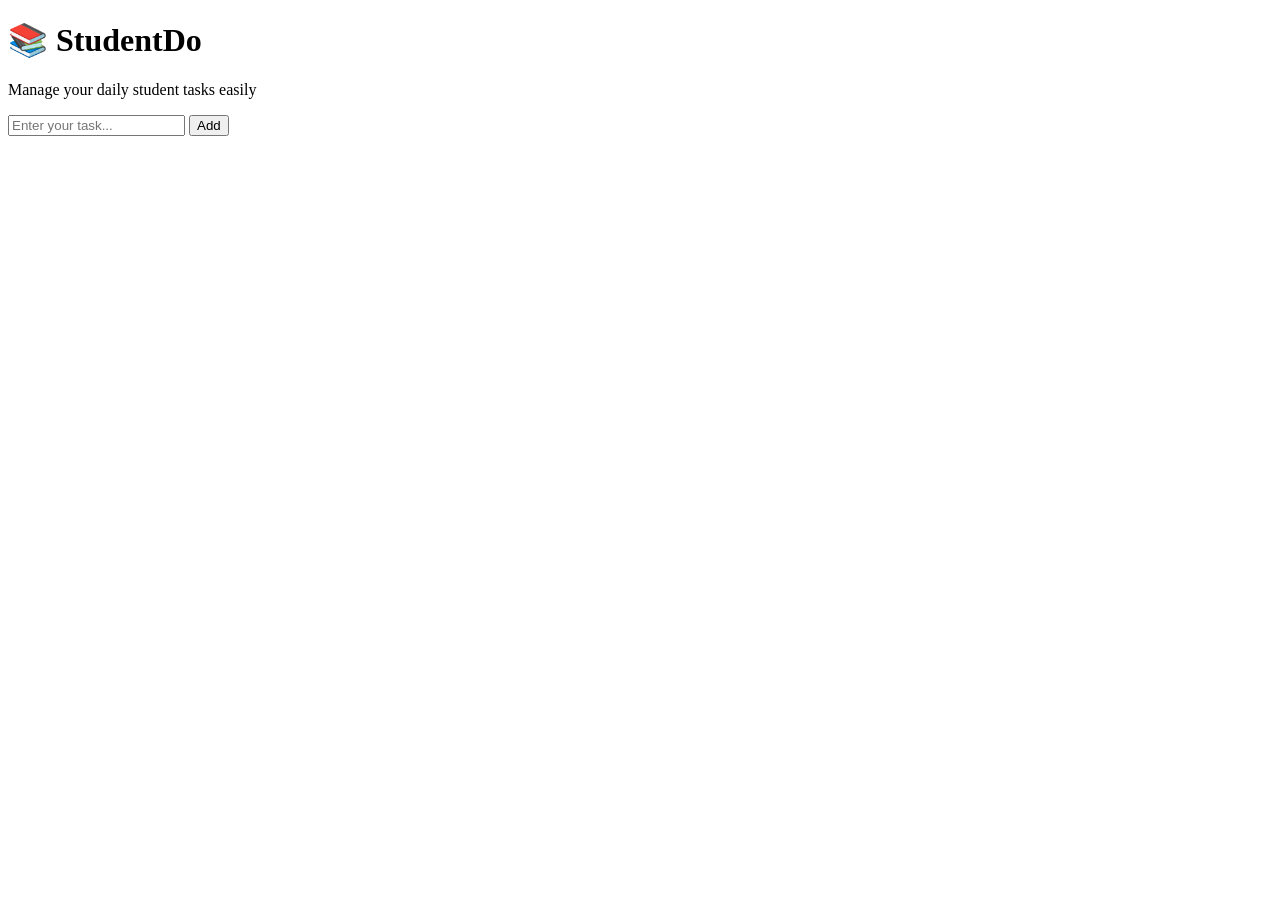
==== index.html @ 7a106578 "second commit" ====
<!DOCTYPE html>
<html lang="en">
<head>
    <meta charset="UTF-8">
    <title>StudentDo | To-Do App</title>
    <link rel="stylesheet" href="style.css">
</head>
<body>

<div class="container">
    <h1>📚 StudentDo</h1>
    <p class="tagline">Manage your daily student tasks easily</p>

    <div class="input-section">
        <input type="text" id="taskInput" placeholder="Enter your task...">
        <button onclick="addTask()">Add</button>
    </div>

    <ul id="taskList"></ul>
</div>

<script src="script.js"></script>
</body>
</html>
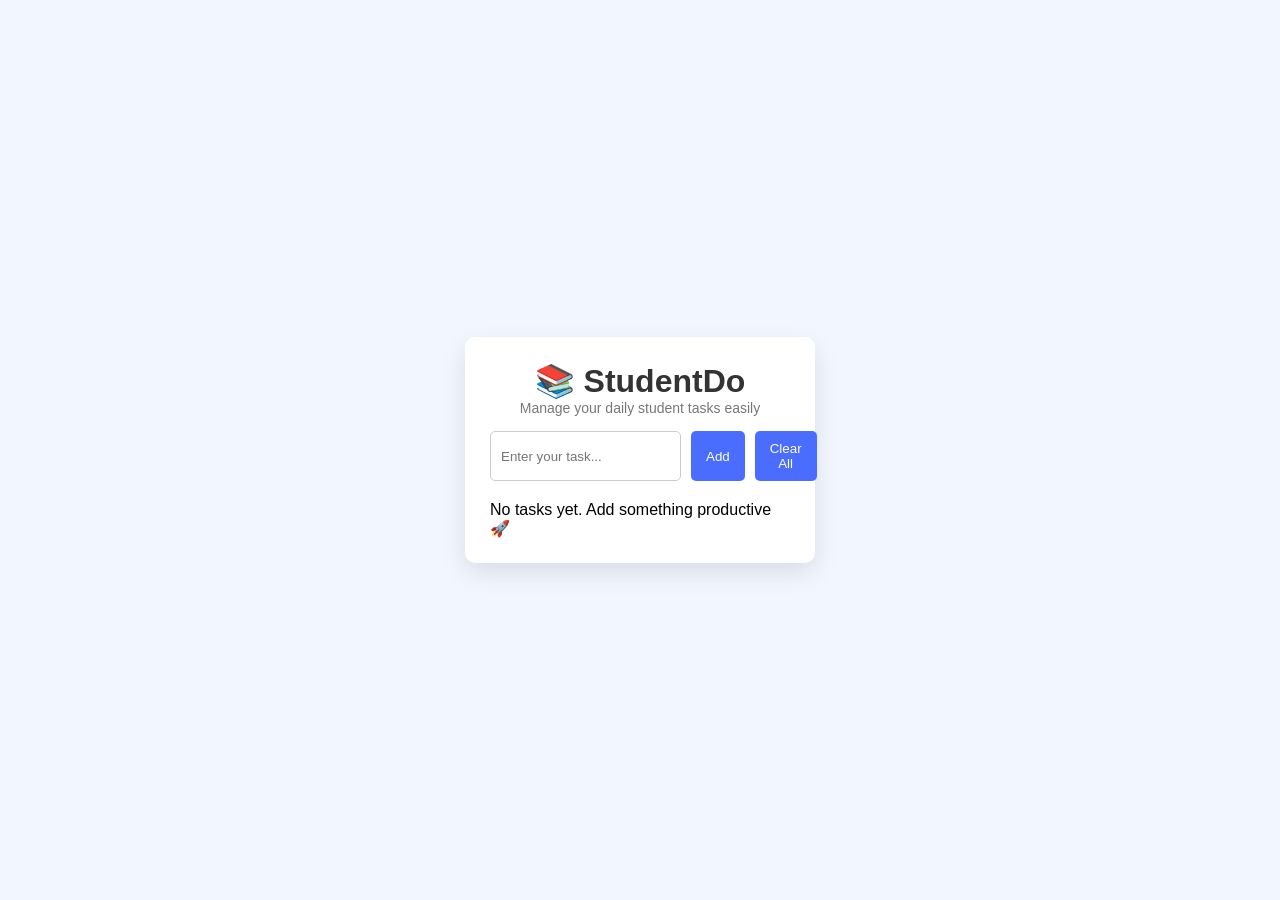
==== commit 975b2af1: "added clear all button" ====
--- a/index.html
+++ b/index.html
@@ -14,6 +14,7 @@
     <div class="input-section">
         <input type="text" id="taskInput" placeholder="Enter your task...">
         <button onclick="addTask()">Add</button>
+        <button onclick="clearAll()">Clear All</button>
     </div>
 
     <ul id="taskList"></ul>
--- a/style.css
+++ b/style.css
@@ -0,0 +1,88 @@
+* {
+    margin: 0;
+    padding: 0;
+    box-sizing: border-box;
+    font-family: Arial, sans-serif;
+}
+
+body {
+    background: #f2f6ff;
+    display: flex;
+    justify-content: center;
+    align-items: center;
+    height: 100vh;
+}
+
+.container {
+    background: #ffffff;
+    width: 350px;
+    padding: 25px;
+    border-radius: 10px;
+    box-shadow: 0 10px 25px rgba(0,0,0,0.1);
+}
+
+h1 {
+    text-align: center;
+    color: #333;
+}
+
+.tagline {
+    text-align: center;
+    font-size: 14px;
+    color: #777;
+    margin-bottom: 15px;
+}
+
+.input-section {
+    display: flex;
+    gap: 10px;
+}
+
+input {
+    flex: 1;
+    padding: 10px;
+    border-radius: 5px;
+    border: 1px solid #ccc;
+}
+
+button {
+    padding: 10px 15px;
+    background: #4a6cff;
+    color: white;
+    border: none;
+    border-radius: 5px;
+    cursor: pointer;
+}
+
+button:hover {
+    background: #3a5ae0;
+}
+
+ul {
+    list-style: none;
+    margin-top: 20px;
+}
+
+li {
+    background: #f1f4ff;
+    padding: 10px;
+    border-radius: 5px;
+    margin-bottom: 10px;
+    display: flex;
+    justify-content: space-between;
+    align-items: center;
+}
+
+li.completed {
+    text-decoration: line-through;
+    opacity: 0.6;
+}
+
+.delete {
+    background: red;
+    color: white;
+    border: none;
+    padding: 5px 8px;
+    border-radius: 4px;
+    cursor: pointer;
+}
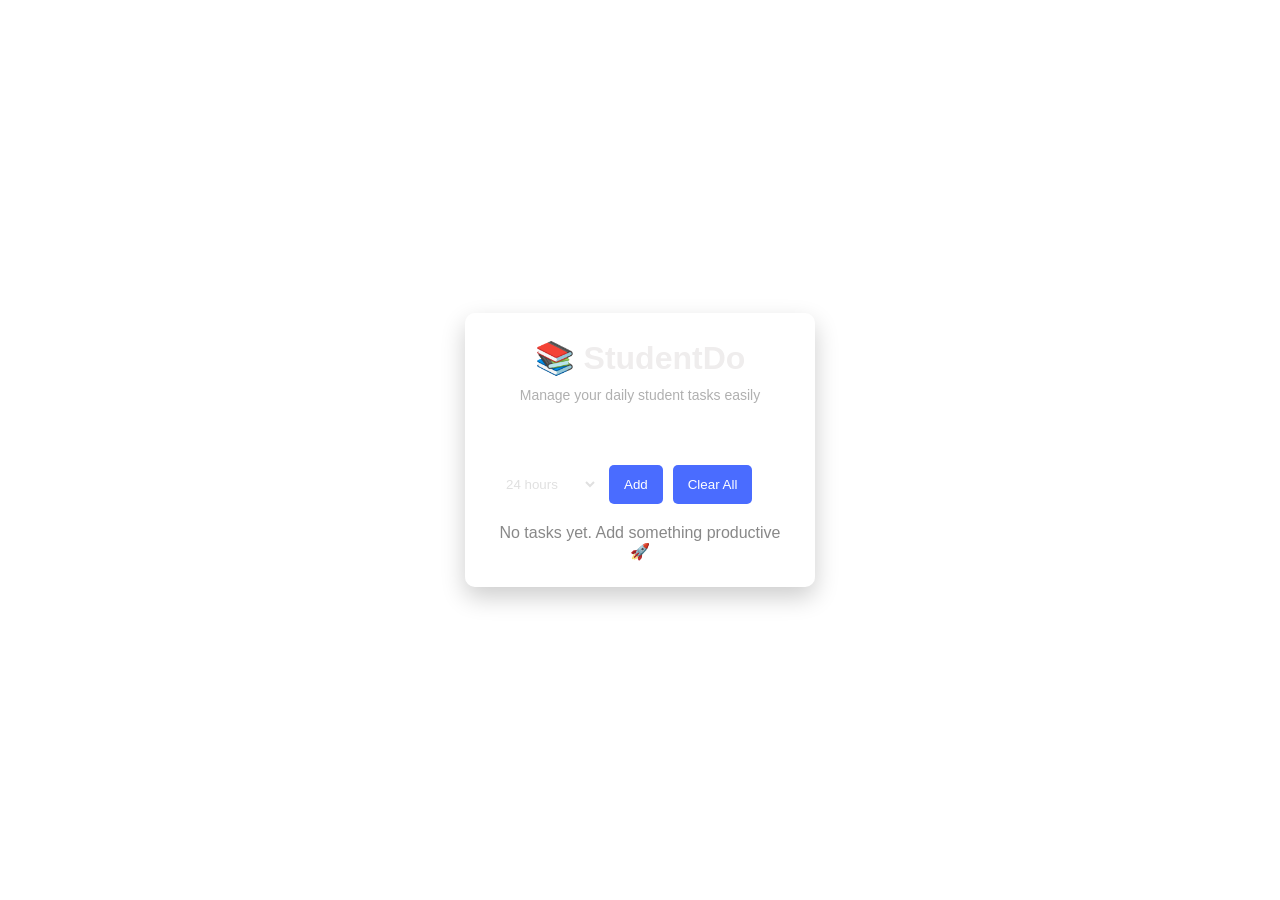
==== commit cdf30354: "added time counter" ====
--- a/index.html
+++ b/index.html
@@ -13,6 +13,16 @@
 
     <div class="input-section">
         <input type="text" id="taskInput" placeholder="Enter your task...">
+
+        <!-- NEW -->
+        <select id="timeSelect">
+            <option value="30">30 minutes</option>
+            <option value="60">1 hour</option>
+            <option value="360">6 hours</option>
+            <option value="720">12 hours</option>
+            <option value="1440" selected>24 hours</option>
+        </select>
+
         <button onclick="addTask()">Add</button>
         <button onclick="clearAll()">Clear All</button>
     </div>
--- a/style.css
+++ b/style.css
@@ -5,8 +5,20 @@
     font-family: Arial, sans-serif;
 }
 
+@keyframes darkGradientAnimation {
+    0% {
+        background: #1a1a1a;
+    }
+    50% {
+        background: #2d2d2d;
+    }
+    100% {
+        background: #1a1a1a;
+    }
+}
+
 body {
-    background: #f2f6ff;
+    animation: darkGradientAnimation 8s ease-in-out infinite;
     display: flex;
     justify-content: center;
     align-items: center;
@@ -14,35 +26,45 @@
 }
 
 .container {
-    background: #ffffff;
+    background: rgba(255, 255, 255, 0.1);
+    backdrop-filter: blur(10px);
     width: 350px;
     padding: 25px;
     border-radius: 10px;
-    box-shadow: 0 10px 25px rgba(0,0,0,0.1);
+    box-shadow: 0 10px 25px rgba(0,0,0,0.2);
+    border: 1px solid rgba(255, 255, 255, 0.2);
 }
 
 h1 {
     text-align: center;
-    color: #333;
+    color: #efeded;
 }
 
 .tagline {
     text-align: center;
     font-size: 14px;
-    color: #777;
+    color: #b0b0b0;
     margin-bottom: 15px;
 }
 
 .input-section {
     display: flex;
     gap: 10px;
+    flex-wrap: wrap;
 }
 
 input {
-    flex: 1;
+    flex: 1 1 100%;
     padding: 10px;
     border-radius: 5px;
-    border: 1px solid #ccc;
+    border: 1px solid rgba(255, 255, 255, 0.2);
+    background: rgba(255, 255, 255, 0.1);
+    backdrop-filter: blur(10px);
+    color: #e0e0e0;
+}
+
+input::placeholder {
+    color: rgba(255, 255, 255, 0.5);
 }
 
 button {
@@ -64,18 +86,21 @@
 }
 
 li {
-    background: #f1f4ff;
+    background: rgba(255, 255, 255, 0.1);
+    backdrop-filter: blur(10px);
     padding: 10px;
     border-radius: 5px;
     margin-bottom: 10px;
     display: flex;
     justify-content: space-between;
     align-items: center;
+    border: 1px solid rgba(255, 255, 255, 0.2);
+    color: #e0e0e0;
 }
 
 li.completed {
     text-decoration: line-through;
-    opacity: 0.6;
+    opacity: 0.7;
 }
 
 .delete {
@@ -85,4 +110,29 @@
     padding: 5px 8px;
     border-radius: 4px;
     cursor: pointer;
+}
+
+p {
+    text-align: center;
+    color: #888;
+    margin-top: 10px;
+}
+
+select {
+    padding: 10px;
+    border-radius: 5px;
+    border: 1px solid rgba(255, 255, 255, 0.2);
+    background: rgba(255, 255, 255, 0.1);
+    color: #e0e0e0;
+}
+
+.timer {
+    font-size: 12px;
+    margin-top: 4px;
+    color: #aaa;
+}
+
+.expired {
+    color: red;
+    font-weight: bold;
 }
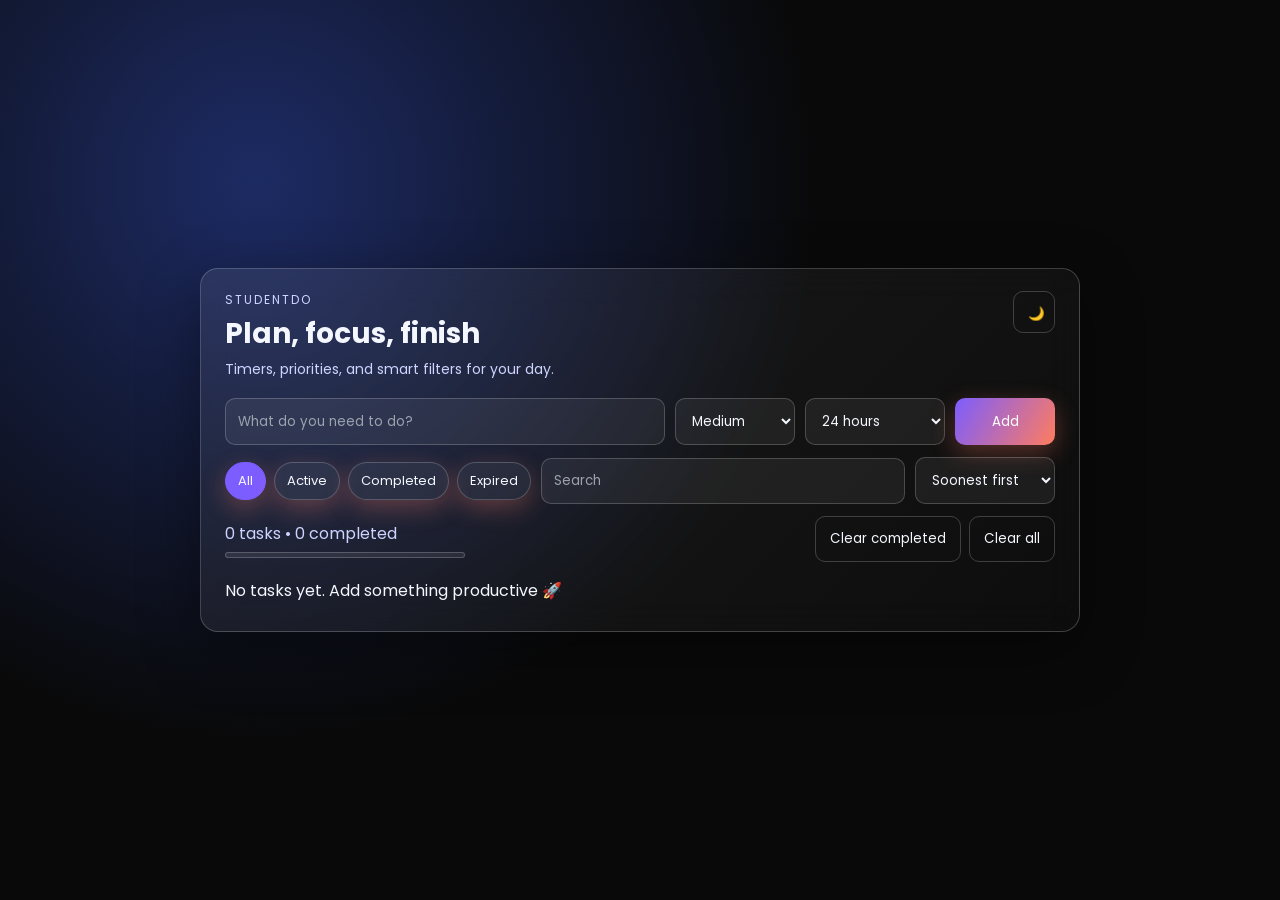
==== commit 0914b628: "Naye UI/UX changes" ====
--- a/index.html
+++ b/index.html
@@ -3,31 +3,67 @@
 <head>
     <meta charset="UTF-8">
     <title>StudentDo | To-Do App</title>
+    <link rel="preconnect" href="https://fonts.googleapis.com">
+    <link rel="preconnect" href="https://fonts.gstatic.com" crossorigin>
+    <link href="https://fonts.googleapis.com/css2?family=Poppins:wght@400;600;700&display=swap" rel="stylesheet">
     <link rel="stylesheet" href="style.css">
 </head>
 <body>
 
 <div class="container">
-    <h1>📚 StudentDo</h1>
-    <p class="tagline">Manage your daily student tasks easily</p>
+    <header class="hero">
+        <div>
+            <p class="eyebrow">StudentDo</p>
+            <h1>Plan, focus, finish</h1>
+            <p class="tagline">Timers, priorities, and smart filters for your day.</p>
+        </div>
+        <button id="themeToggle" class="ghost icon-btn" aria-label="Toggle theme">🌙</button>
+    </header>
 
     <div class="input-section">
-        <input type="text" id="taskInput" placeholder="Enter your task...">
-
-        <!-- NEW -->
-        <select id="timeSelect">
-            <option value="30">30 minutes</option>
+        <input type="text" id="taskInput" placeholder="What do you need to do?" aria-label="Task description">
+        <select id="prioritySelect" aria-label="Priority">
+            <option value="high">High</option>
+            <option value="medium" selected>Medium</option>
+            <option value="low">Low</option>
+        </select>
+        <select id="timeSelect" aria-label="Deadline">
+            <option value="30">30 min</option>
             <option value="60">1 hour</option>
             <option value="360">6 hours</option>
             <option value="720">12 hours</option>
             <option value="1440" selected>24 hours</option>
         </select>
-
-        <button onclick="addTask()">Add</button>
-        <button onclick="clearAll()">Clear All</button>
+        <button id="addBtn">Add</button>
     </div>
 
-    <ul id="taskList"></ul>
+    <div class="toolbar">
+        <div class="filters" aria-label="Filters">
+            <button class="chip active" data-filter="all">All</button>
+            <button class="chip" data-filter="active">Active</button>
+            <button class="chip" data-filter="completed">Completed</button>
+            <button class="chip" data-filter="expired">Expired</button>
+        </div>
+        <input type="search" id="searchInput" placeholder="Search" aria-label="Search tasks">
+        <select id="sortSelect" aria-label="Sort tasks">
+            <option value="soon">Soonest first</option>
+            <option value="priority">Priority</option>
+            <option value="new">Newest</option>
+        </select>
+    </div>
+
+    <div class="stats">
+        <div>
+            <p id="counts" class="counts">0 tasks</p>
+            <div class="progress"><span id="progressBar"></span></div>
+        </div>
+        <div class="actions">
+            <button id="clearCompleted" class="ghost">Clear completed</button>
+            <button id="clearAll" class="ghost">Clear all</button>
+        </div>
+    </div>
+
+    <ul id="taskList" aria-live="polite"></ul>
 </div>
 
 <script src="script.js"></script>
--- a/style.css
+++ b/style.css
@@ -2,137 +2,245 @@
     margin: 0;
     padding: 0;
     box-sizing: border-box;
-    font-family: Arial, sans-serif;
-}
-
-@keyframes darkGradientAnimation {
-    0% {
-        background: #1a1a1a;
-    }
-    50% {
-        background: #2d2d2d;
-    }
-    100% {
-        background: #1a1a1a;
-    }
+    font-family: "Poppins", "Segoe UI", sans-serif;
+}
+
+:root {
+    --bg: radial-gradient(circle at 20% 20%, #1d2b64 0%, #090909 45%), radial-gradient(circle at 80% 0%, #ff512f 0%, #090909 35%);
+    --panel: rgba(255, 255, 255, 0.08);
+    --panel-border: rgba(255, 255, 255, 0.2);
+    --text: #f5f7ff;
+    --muted: #cdd4ff;
+    --accent: #7c5dff;
+    --accent-strong: #ff7c5f;
+    --success: #4ade80;
+    --danger: #f43f5e;
+    --shadow: 0 18px 60px rgba(0, 0, 0, 0.4);
 }
 
 body {
-    animation: darkGradientAnimation 8s ease-in-out infinite;
+    min-height: 100vh;
+    background: var(--bg);
+    color: var(--text);
     display: flex;
     justify-content: center;
     align-items: center;
-    height: 100vh;
+    padding: 24px;
 }
 
 .container {
-    background: rgba(255, 255, 255, 0.1);
-    backdrop-filter: blur(10px);
-    width: 350px;
-    padding: 25px;
+    width: min(880px, 95vw);
+    background: linear-gradient(135deg, rgba(255,255,255,0.08), rgba(255,255,255,0.02));
+    border: 1px solid var(--panel-border);
+    border-radius: 18px;
+    padding: 22px 24px 28px;
+    box-shadow: var(--shadow);
+    backdrop-filter: blur(18px);
+}
+
+.hero {
+    display: flex;
+    align-items: flex-start;
+    justify-content: space-between;
+    gap: 16px;
+    margin-bottom: 18px;
+}
+
+.eyebrow {
+    text-transform: uppercase;
+    letter-spacing: 2px;
+    font-size: 12px;
+    color: var(--muted);
+    margin-bottom: 4px;
+}
+
+h1 {
+    font-size: 28px;
+    margin-bottom: 4px;
+}
+
+.tagline {
+    color: var(--muted);
+    font-size: 14px;
+}
+
+.input-section {
+    display: grid;
+    grid-template-columns: 1fr 120px 140px 100px;
+    gap: 10px;
+    margin-bottom: 12px;
+}
+
+input, select {
+    padding: 12px 12px;
     border-radius: 10px;
-    box-shadow: 0 10px 25px rgba(0,0,0,0.2);
-    border: 1px solid rgba(255, 255, 255, 0.2);
-}
-
-h1 {
-    text-align: center;
-    color: #efeded;
-}
-
-.tagline {
-    text-align: center;
-    font-size: 14px;
-    color: #b0b0b0;
-    margin-bottom: 15px;
-}
-
-.input-section {
-    display: flex;
-    gap: 10px;
+    border: 1px solid var(--panel-border);
+    background: rgba(255, 255, 255, 0.06);
+    color: var(--text);
+}
+
+input::placeholder {
+    color: #9ca3af;
+}
+
+button {
+    padding: 12px 14px;
+    background: linear-gradient(120deg, var(--accent), var(--accent-strong));
+    color: #fff;
+    border: none;
+    border-radius: 10px;
+    cursor: pointer;
+    transition: transform 120ms ease, box-shadow 160ms ease, filter 120ms ease;
+    box-shadow: 0 8px 24px rgba(255, 124, 95, 0.3);
+}
+
+button:hover {
+    transform: translateY(-1px);
+    filter: brightness(1.05);
+}
+
+button:active { transform: translateY(0); }
+
+.ghost {
+    background: transparent;
+    color: var(--text);
+    border: 1px solid var(--panel-border);
+    box-shadow: none;
+}
+
+.icon-btn { width: 42px; height: 42px; }
+
+.toolbar {
+    display: grid;
+    grid-template-columns: auto 1fr 140px;
+    gap: 10px;
+    align-items: center;
+    margin-bottom: 12px;
+}
+
+.filters {
+    display: flex;
     flex-wrap: wrap;
-}
-
-input {
-    flex: 1 1 100%;
-    padding: 10px;
-    border-radius: 5px;
-    border: 1px solid rgba(255, 255, 255, 0.2);
-    background: rgba(255, 255, 255, 0.1);
-    backdrop-filter: blur(10px);
-    color: #e0e0e0;
-}
-
-input::placeholder {
-    color: rgba(255, 255, 255, 0.5);
-}
-
-button {
-    padding: 10px 15px;
-    background: #4a6cff;
-    color: white;
-    border: none;
-    border-radius: 5px;
-    cursor: pointer;
-}
-
-button:hover {
-    background: #3a5ae0;
-}
+    gap: 8px;
+}
+
+.chip {
+    padding: 8px 12px;
+    background: rgba(255,255,255,0.06);
+    color: var(--text);
+    border: 1px solid var(--panel-border);
+    border-radius: 999px;
+    font-size: 13px;
+}
+
+.chip.active {
+    background: var(--accent);
+    border-color: var(--accent);
+}
+
+.stats {
+    display: flex;
+    justify-content: space-between;
+    align-items: center;
+    gap: 12px;
+    margin-bottom: 12px;
+}
+
+.counts { color: var(--muted); margin-bottom: 6px; }
+
+.progress {
+    width: 240px;
+    height: 6px;
+    background: rgba(255,255,255,0.08);
+    border-radius: 999px;
+    overflow: hidden;
+    border: 1px solid var(--panel-border);
+}
+
+.progress span {
+    display: block;
+    height: 100%;
+    width: 0;
+    background: linear-gradient(120deg, var(--success), var(--accent));
+    transition: width 160ms ease;
+}
+
+.actions { display: flex; gap: 8px; }
 
 ul {
     list-style: none;
-    margin-top: 20px;
+    margin-top: 16px;
+    display: grid;
+    gap: 10px;
 }
 
 li {
-    background: rgba(255, 255, 255, 0.1);
-    backdrop-filter: blur(10px);
-    padding: 10px;
-    border-radius: 5px;
-    margin-bottom: 10px;
-    display: flex;
-    justify-content: space-between;
-    align-items: center;
-    border: 1px solid rgba(255, 255, 255, 0.2);
-    color: #e0e0e0;
-}
-
-li.completed {
+    background: var(--panel);
+    border: 1px solid var(--panel-border);
+    border-radius: 12px;
+    padding: 12px 14px;
+    display: grid;
+    grid-template-columns: 1fr auto;
+    gap: 10px;
+    align-items: center;
+}
+
+li.completed .task-title {
     text-decoration: line-through;
-    opacity: 0.7;
-}
-
-.delete {
-    background: red;
-    color: white;
-    border: none;
-    padding: 5px 8px;
-    border-radius: 4px;
-    cursor: pointer;
-}
-
-p {
-    text-align: center;
-    color: #888;
-    margin-top: 10px;
-}
-
-select {
-    padding: 10px;
-    border-radius: 5px;
-    border: 1px solid rgba(255, 255, 255, 0.2);
-    background: rgba(255, 255, 255, 0.1);
-    color: #e0e0e0;
-}
-
-.timer {
+    color: #9ca3af;
+}
+
+.task-main { display: flex; flex-direction: column; gap: 6px; }
+
+.task-title { font-weight: 700; }
+
+.meta {
+    display: flex;
+    gap: 8px;
+    flex-wrap: wrap;
+    color: var(--muted);
     font-size: 12px;
-    margin-top: 4px;
-    color: #aaa;
-}
-
-.expired {
-    color: red;
-    font-weight: bold;
-}+}
+
+.badge {
+    padding: 4px 8px;
+    border-radius: 999px;
+    font-weight: 700;
+    font-size: 11px;
+    text-transform: uppercase;
+}
+
+.badge.high { background: rgba(244, 63, 94, 0.15); color: #f87171; }
+.badge.medium { background: rgba(124, 93, 255, 0.18); color: #c4b5fd; }
+.badge.low { background: rgba(74, 222, 128, 0.18); color: #a7f3d0; }
+
+.pill {
+    padding: 4px 8px;
+    border-radius: 999px;
+    border: 1px solid var(--panel-border);
+}
+
+.timer { color: var(--muted); font-size: 12px; }
+.expired { color: var(--danger); font-weight: 700; }
+
+.actions-row { display: flex; gap: 8px; }
+.delete { background: rgba(244, 63, 94, 0.15); color: #fecdd3; }
+.complete-btn { background: rgba(74, 222, 128, 0.15); color: #bbf7d0; }
+.complete-btn.completed { background: rgba(148, 163, 184, 0.2); color: #e5e7eb; }
+
+@media (max-width: 720px) {
+    .input-section { grid-template-columns: 1fr 1fr; }
+    .toolbar { grid-template-columns: 1fr; }
+    .progress { width: 160px; }
+}
+
+body.light {
+    background: linear-gradient(135deg, #f7f8ff, #e9ecff);
+    color: #0f172a;
+}
+
+body.light .container { background: rgba(255,255,255,0.9); border-color: #e5e7eb; }
+body.light .chip { background: #f3f4f6; color: #111827; border-color: #e5e7eb; }
+body.light .chip.active { background: #7c5dff; color: #fff; border-color: #7c5dff; }
+body.light input, body.light select { background: #f8fafc; color: #0f172a; border-color: #e5e7eb; }
+body.light .tagline { color: #4b5563; }
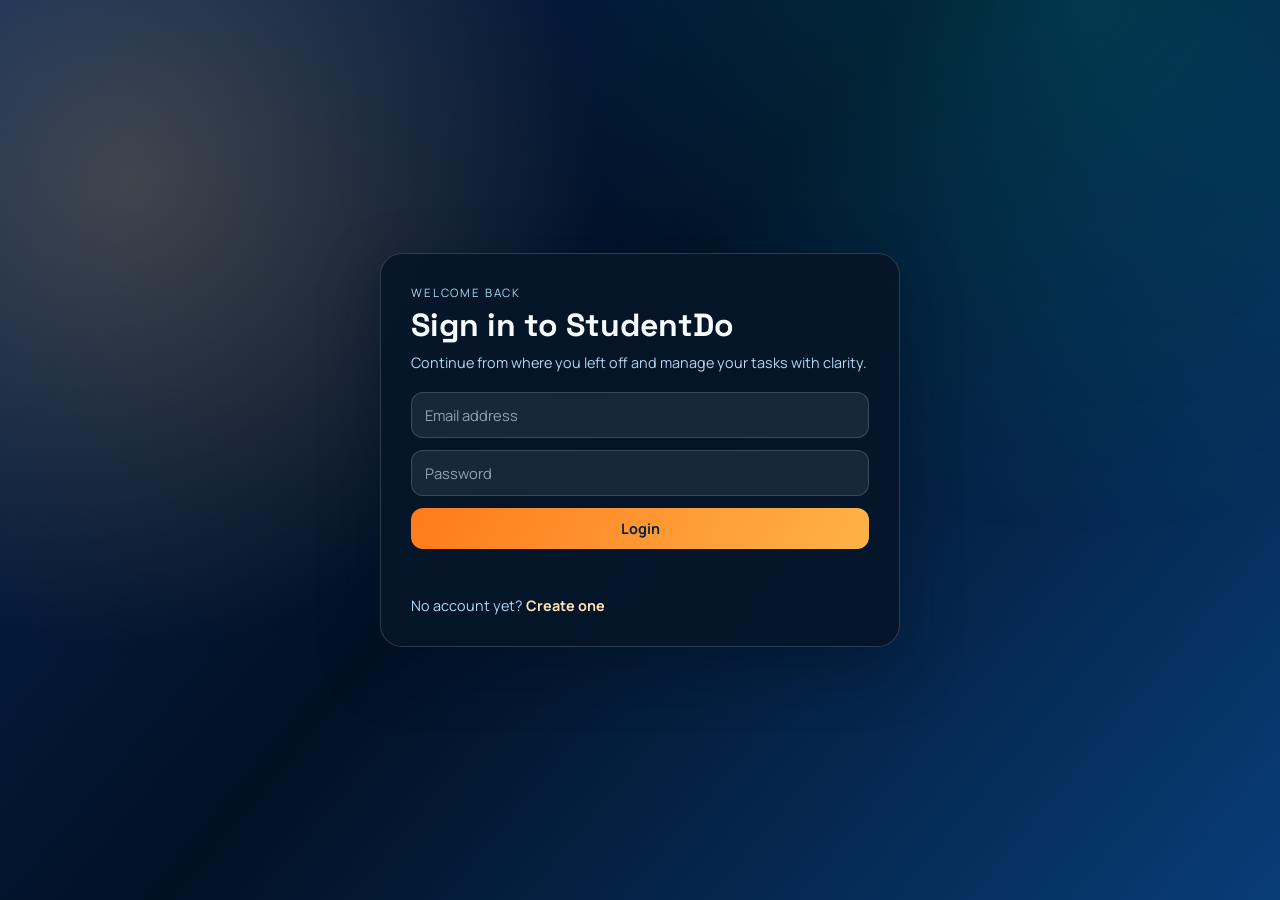
==== commit 7a9e355e: "update UI added login page" ====
--- a/index.html
+++ b/index.html
@@ -2,70 +2,81 @@
 <html lang="en">
 <head>
     <meta charset="UTF-8">
+    <meta name="viewport" content="width=device-width, initial-scale=1.0">
     <title>StudentDo | To-Do App</title>
     <link rel="preconnect" href="https://fonts.googleapis.com">
     <link rel="preconnect" href="https://fonts.gstatic.com" crossorigin>
-    <link href="https://fonts.googleapis.com/css2?family=Poppins:wght@400;600;700&display=swap" rel="stylesheet">
+    <link href="https://fonts.googleapis.com/css2?family=Space+Grotesk:wght@400;500;700&family=Manrope:wght@400;600;700&display=swap" rel="stylesheet">
     <link rel="stylesheet" href="style.css">
 </head>
 <body>
+    <div class="site-shell">
+        <header class="topbar">
+            <a class="brand" href="index.html" aria-label="StudentDo home">StudentDo</a>
+            <nav class="top-actions" aria-label="Main navigation">
+                <span id="welcomeUser" class="user-pill" aria-live="polite"></span>
+                <button id="themeToggle" class="ghost icon-btn" aria-label="Toggle theme">Theme</button>
+                <button id="logoutBtn" class="ghost" aria-label="Log out">Logout</button>
+            </nav>
+        </header>
 
-<div class="container">
-    <header class="hero">
-        <div>
-            <p class="eyebrow">StudentDo</p>
-            <h1>Plan, focus, finish</h1>
-            <p class="tagline">Timers, priorities, and smart filters for your day.</p>
-        </div>
-        <button id="themeToggle" class="ghost icon-btn" aria-label="Toggle theme">🌙</button>
-    </header>
+        <main class="container">
+            <header class="hero">
+                <div>
+                    <p class="eyebrow">Productivity Workspace</p>
+                    <h1>Plan with clarity. Execute with momentum.</h1>
+                    <p class="tagline">Prioritize your tasks, track deadlines, and finish your day with confidence.</p>
+                </div>
+            </header>
 
-    <div class="input-section">
-        <input type="text" id="taskInput" placeholder="What do you need to do?" aria-label="Task description">
-        <select id="prioritySelect" aria-label="Priority">
-            <option value="high">High</option>
-            <option value="medium" selected>Medium</option>
-            <option value="low">Low</option>
-        </select>
-        <select id="timeSelect" aria-label="Deadline">
-            <option value="30">30 min</option>
-            <option value="60">1 hour</option>
-            <option value="360">6 hours</option>
-            <option value="720">12 hours</option>
-            <option value="1440" selected>24 hours</option>
-        </select>
-        <button id="addBtn">Add</button>
+            <div class="input-section">
+                <input type="text" id="taskInput" placeholder="What do you need to do?" aria-label="Task description">
+                <select id="prioritySelect" aria-label="Priority">
+                    <option value="high">High</option>
+                    <option value="medium" selected>Medium</option>
+                    <option value="low">Low</option>
+                </select>
+                <select id="timeSelect" aria-label="Deadline">
+                    <option value="30">30 min</option>
+                    <option value="60">1 hour</option>
+                    <option value="360">6 hours</option>
+                    <option value="720">12 hours</option>
+                    <option value="1440" selected>24 hours</option>
+                </select>
+                <button id="addBtn">Add Task</button>
+            </div>
+
+            <div class="toolbar">
+                <div class="filters" aria-label="Filters">
+                    <button class="chip active" data-filter="all">All</button>
+                    <button class="chip" data-filter="active">Active</button>
+                    <button class="chip" data-filter="completed">Completed</button>
+                    <button class="chip" data-filter="expired">Expired</button>
+                </div>
+                <input type="search" id="searchInput" placeholder="Search tasks" aria-label="Search tasks">
+                <select id="sortSelect" aria-label="Sort tasks">
+                    <option value="soon">Soonest first</option>
+                    <option value="priority">Priority</option>
+                    <option value="new">Newest</option>
+                </select>
+            </div>
+
+            <div class="stats">
+                <div>
+                    <p id="counts" class="counts">0 tasks</p>
+                    <div class="progress"><span id="progressBar"></span></div>
+                </div>
+                <div class="actions">
+                    <button id="clearCompleted" class="ghost">Clear completed</button>
+                    <button id="clearAll" class="ghost">Clear all</button>
+                </div>
+            </div>
+
+            <ul id="taskList" aria-live="polite"></ul>
+        </main>
     </div>
 
-    <div class="toolbar">
-        <div class="filters" aria-label="Filters">
-            <button class="chip active" data-filter="all">All</button>
-            <button class="chip" data-filter="active">Active</button>
-            <button class="chip" data-filter="completed">Completed</button>
-            <button class="chip" data-filter="expired">Expired</button>
-        </div>
-        <input type="search" id="searchInput" placeholder="Search" aria-label="Search tasks">
-        <select id="sortSelect" aria-label="Sort tasks">
-            <option value="soon">Soonest first</option>
-            <option value="priority">Priority</option>
-            <option value="new">Newest</option>
-        </select>
-    </div>
-
-    <div class="stats">
-        <div>
-            <p id="counts" class="counts">0 tasks</p>
-            <div class="progress"><span id="progressBar"></span></div>
-        </div>
-        <div class="actions">
-            <button id="clearCompleted" class="ghost">Clear completed</button>
-            <button id="clearAll" class="ghost">Clear all</button>
-        </div>
-    </div>
-
-    <ul id="taskList" aria-live="polite"></ul>
-</div>
-
+<script src="auth.js"></script>
 <script src="script.js"></script>
 </body>
 </html>
--- a/style.css
+++ b/style.css
@@ -2,245 +2,481 @@
     margin: 0;
     padding: 0;
     box-sizing: border-box;
-    font-family: "Poppins", "Segoe UI", sans-serif;
 }
 
 :root {
-    --bg: radial-gradient(circle at 20% 20%, #1d2b64 0%, #090909 45%), radial-gradient(circle at 80% 0%, #ff512f 0%, #090909 35%);
-    --panel: rgba(255, 255, 255, 0.08);
-    --panel-border: rgba(255, 255, 255, 0.2);
-    --text: #f5f7ff;
-    --muted: #cdd4ff;
-    --accent: #7c5dff;
-    --accent-strong: #ff7c5f;
-    --success: #4ade80;
-    --danger: #f43f5e;
-    --shadow: 0 18px 60px rgba(0, 0, 0, 0.4);
+    --bg-main: linear-gradient(130deg, #052659 0%, #021024 45%, #083d77 100%);
+    --bg-overlay: radial-gradient(circle at 10% 20%, rgba(255, 190, 92, 0.24) 0%, rgba(255, 190, 92, 0) 35%), radial-gradient(circle at 85% 0%, rgba(0, 173, 181, 0.22) 0%, rgba(0, 173, 181, 0) 38%);
+    --panel: rgba(8, 27, 48, 0.74);
+    --panel-strong: rgba(6, 22, 41, 0.92);
+    --panel-border: rgba(255, 255, 255, 0.16);
+    --text: #f5fbff;
+    --muted: #afd8f2;
+    --accent: #ff7a1a;
+    --accent-strong: #ffb347;
+    --success: #67e8a3;
+    --danger: #fb7185;
+    --shadow: 0 20px 60px rgba(2, 16, 36, 0.45);
+    --font-display: "Space Grotesk", "Segoe UI", sans-serif;
+    --font-body: "Manrope", "Segoe UI", sans-serif;
 }
 
 body {
     min-height: 100vh;
-    background: var(--bg);
+    background: var(--bg-main);
     color: var(--text);
-    display: flex;
-    justify-content: center;
-    align-items: center;
-    padding: 24px;
+    font-family: var(--font-body);
+    line-height: 1.5;
+    position: relative;
+}
+
+body::before {
+    content: "";
+    position: fixed;
+    inset: 0;
+    background: var(--bg-overlay);
+    z-index: -1;
+}
+
+.site-shell {
+    width: min(1120px, 94vw);
+    margin: 28px auto;
+}
+
+.topbar {
+    display: flex;
+    justify-content: space-between;
+    align-items: center;
+    gap: 12px;
+    margin-bottom: 18px;
+}
+
+.brand {
+    text-decoration: none;
+    color: var(--text);
+    font-family: var(--font-display);
+    font-size: 1.6rem;
+    font-weight: 700;
+    letter-spacing: -0.04em;
+}
+
+.top-actions {
+    display: flex;
+    align-items: center;
+    gap: 10px;
+    flex-wrap: wrap;
+}
+
+.user-pill {
+    border: 1px solid var(--panel-border);
+    border-radius: 999px;
+    padding: 8px 14px;
+    font-size: 0.84rem;
+    color: var(--muted);
+    background: rgba(255, 255, 255, 0.08);
 }
 
 .container {
-    width: min(880px, 95vw);
-    background: linear-gradient(135deg, rgba(255,255,255,0.08), rgba(255,255,255,0.02));
-    border: 1px solid var(--panel-border);
-    border-radius: 18px;
-    padding: 22px 24px 28px;
+    background: linear-gradient(140deg, rgba(8, 27, 48, 0.88), rgba(8, 27, 48, 0.68));
+    border: 1px solid var(--panel-border);
+    border-radius: 24px;
+    padding: 34px;
     box-shadow: var(--shadow);
-    backdrop-filter: blur(18px);
+    backdrop-filter: blur(14px);
+    animation: rise-in 340ms ease;
 }
 
 .hero {
-    display: flex;
-    align-items: flex-start;
-    justify-content: space-between;
-    gap: 16px;
-    margin-bottom: 18px;
+    margin-bottom: 24px;
 }
 
 .eyebrow {
     text-transform: uppercase;
-    letter-spacing: 2px;
-    font-size: 12px;
-    color: var(--muted);
-    margin-bottom: 4px;
+    letter-spacing: 0.16em;
+    font-size: 0.72rem;
+    color: var(--muted);
+    margin-bottom: 6px;
 }
 
 h1 {
-    font-size: 28px;
-    margin-bottom: 4px;
+    font-family: var(--font-display);
+    font-size: clamp(1.75rem, 3.8vw, 2.65rem);
+    margin-bottom: 8px;
+    line-height: 1.15;
 }
 
 .tagline {
     color: var(--muted);
-    font-size: 14px;
+    font-size: 0.95rem;
+    max-width: 60ch;
 }
 
 .input-section {
     display: grid;
-    grid-template-columns: 1fr 120px 140px 100px;
-    gap: 10px;
-    margin-bottom: 12px;
-}
-
-input, select {
-    padding: 12px 12px;
-    border-radius: 10px;
-    border: 1px solid var(--panel-border);
-    background: rgba(255, 255, 255, 0.06);
+    grid-template-columns: 1fr 130px 145px 130px;
+    gap: 12px;
+    margin-bottom: 22px;
+}
+
+input,
+select,
+button {
+    font-family: var(--font-body);
+}
+
+input,
+select {
+    padding: 12px 13px;
+    border-radius: 12px;
+    border: 1px solid var(--panel-border);
+    background: rgba(255, 255, 255, 0.08);
     color: var(--text);
+    font-size: 0.92rem;
+    outline: none;
+    transition: border-color 150ms ease, background 150ms ease;
+}
+
+input:focus,
+select:focus {
+    border-color: rgba(255, 179, 71, 0.8);
+    background: rgba(255, 255, 255, 0.13);
 }
 
 input::placeholder {
-    color: #9ca3af;
+    color: rgba(229, 242, 255, 0.6);
 }
 
 button {
-    padding: 12px 14px;
+    border: none;
+    border-radius: 12px;
+    cursor: pointer;
+    padding: 11px 14px;
+    font-size: 0.9rem;
+    font-weight: 700;
+    color: #04213e;
     background: linear-gradient(120deg, var(--accent), var(--accent-strong));
-    color: #fff;
-    border: none;
-    border-radius: 10px;
-    cursor: pointer;
-    transition: transform 120ms ease, box-shadow 160ms ease, filter 120ms ease;
-    box-shadow: 0 8px 24px rgba(255, 124, 95, 0.3);
+    transition: transform 120ms ease, filter 150ms ease;
 }
 
 button:hover {
     transform: translateY(-1px);
-    filter: brightness(1.05);
-}
-
-button:active { transform: translateY(0); }
+    filter: brightness(1.06);
+}
+
+button:active {
+    transform: translateY(0);
+}
 
 .ghost {
     background: transparent;
+    border: 1px solid var(--panel-border);
     color: var(--text);
-    border: 1px solid var(--panel-border);
-    box-shadow: none;
-}
-
-.icon-btn { width: 42px; height: 42px; }
+}
+
+.icon-btn {
+    min-width: 78px;
+}
 
 .toolbar {
     display: grid;
-    grid-template-columns: auto 1fr 140px;
-    gap: 10px;
-    align-items: center;
-    margin-bottom: 12px;
+    grid-template-columns: auto 1fr 170px;
+    gap: 12px;
+    align-items: center;
+    margin-bottom: 20px;
 }
 
 .filters {
     display: flex;
+    gap: 8px;
     flex-wrap: wrap;
-    gap: 8px;
 }
 
 .chip {
-    padding: 8px 12px;
-    background: rgba(255,255,255,0.06);
+    padding: 7px 12px;
+    border-radius: 999px;
+    border: 1px solid var(--panel-border);
+    background: rgba(255, 255, 255, 0.08);
     color: var(--text);
-    border: 1px solid var(--panel-border);
-    border-radius: 999px;
-    font-size: 13px;
+    font-size: 0.8rem;
+    font-weight: 600;
 }
 
 .chip.active {
-    background: var(--accent);
-    border-color: var(--accent);
+    color: #032343;
+    background: linear-gradient(120deg, #ffca80, #ffe1ad);
+    border-color: transparent;
 }
 
 .stats {
     display: flex;
     justify-content: space-between;
     align-items: center;
-    gap: 12px;
-    margin-bottom: 12px;
-}
-
-.counts { color: var(--muted); margin-bottom: 6px; }
+    gap: 16px;
+    margin-bottom: 20px;
+    padding-bottom: 16px;
+    border-bottom: 1px solid var(--panel-border);
+}
+
+.counts {
+    color: var(--muted);
+    margin-bottom: 8px;
+    font-size: 0.82rem;
+}
 
 .progress {
     width: 240px;
-    height: 6px;
-    background: rgba(255,255,255,0.08);
+    max-width: 100%;
+    height: 7px;
     border-radius: 999px;
     overflow: hidden;
     border: 1px solid var(--panel-border);
+    background: rgba(255, 255, 255, 0.1);
 }
 
 .progress span {
     display: block;
     height: 100%;
     width: 0;
-    background: linear-gradient(120deg, var(--success), var(--accent));
-    transition: width 160ms ease;
-}
-
-.actions { display: flex; gap: 8px; }
+    background: linear-gradient(120deg, #5de0e6, #67e8a3);
+    transition: width 180ms ease;
+}
+
+.actions {
+    display: flex;
+    gap: 8px;
+    flex-wrap: wrap;
+}
 
 ul {
     list-style: none;
-    margin-top: 16px;
     display: grid;
     gap: 10px;
 }
 
 li {
-    background: var(--panel);
-    border: 1px solid var(--panel-border);
-    border-radius: 12px;
-    padding: 12px 14px;
+    background: rgba(255, 255, 255, 0.07);
+    border: 1px solid var(--panel-border);
+    border-radius: 14px;
+    padding: 14px;
     display: grid;
     grid-template-columns: 1fr auto;
-    gap: 10px;
-    align-items: center;
+    gap: 12px;
+    align-items: center;
+    animation: rise-in 260ms ease;
 }
 
 li.completed .task-title {
     text-decoration: line-through;
-    color: #9ca3af;
-}
-
-.task-main { display: flex; flex-direction: column; gap: 6px; }
-
-.task-title { font-weight: 700; }
+    color: #b6d6eb;
+}
+
+.task-main {
+    display: flex;
+    flex-direction: column;
+    gap: 7px;
+}
+
+.task-title {
+    font-weight: 700;
+    font-size: 0.98rem;
+}
 
 .meta {
     display: flex;
     gap: 8px;
     flex-wrap: wrap;
     color: var(--muted);
-    font-size: 12px;
+    font-size: 0.74rem;
+    align-items: center;
 }
 
 .badge {
-    padding: 4px 8px;
+    padding: 3px 8px;
     border-radius: 999px;
     font-weight: 700;
-    font-size: 11px;
     text-transform: uppercase;
-}
-
-.badge.high { background: rgba(244, 63, 94, 0.15); color: #f87171; }
-.badge.medium { background: rgba(124, 93, 255, 0.18); color: #c4b5fd; }
-.badge.low { background: rgba(74, 222, 128, 0.18); color: #a7f3d0; }
+    letter-spacing: 0.05em;
+}
+
+.badge.high {
+    background: rgba(251, 113, 133, 0.22);
+    color: #ffc2cc;
+}
+
+.badge.medium {
+    background: rgba(255, 179, 71, 0.2);
+    color: #ffe3b8;
+}
+
+.badge.low {
+    background: rgba(103, 232, 163, 0.2);
+    color: #b8ffdc;
+}
 
 .pill {
-    padding: 4px 8px;
     border-radius: 999px;
     border: 1px solid var(--panel-border);
-}
-
-.timer { color: var(--muted); font-size: 12px; }
-.expired { color: var(--danger); font-weight: 700; }
-
-.actions-row { display: flex; gap: 8px; }
-.delete { background: rgba(244, 63, 94, 0.15); color: #fecdd3; }
-.complete-btn { background: rgba(74, 222, 128, 0.15); color: #bbf7d0; }
-.complete-btn.completed { background: rgba(148, 163, 184, 0.2); color: #e5e7eb; }
-
-@media (max-width: 720px) {
-    .input-section { grid-template-columns: 1fr 1fr; }
-    .toolbar { grid-template-columns: 1fr; }
-    .progress { width: 160px; }
+    padding: 3px 8px;
+}
+
+.timer {
+    color: var(--muted);
+}
+
+.expired {
+    color: var(--danger);
+    font-weight: 700;
+}
+
+.actions-row {
+    display: flex;
+    gap: 7px;
+}
+
+.delete {
+    background: rgba(251, 113, 133, 0.2);
+    color: #ffdce3;
+}
+
+.complete-btn {
+    background: rgba(103, 232, 163, 0.2);
+    color: #dcffe9;
+}
+
+.complete-btn.completed {
+    background: rgba(191, 219, 254, 0.2);
+    color: #e0f2fe;
+}
+
+.empty-state {
+    padding: 16px;
+    text-align: center;
+    border-radius: 12px;
+    border: 1px dashed var(--panel-border);
+    background: rgba(255, 255, 255, 0.05);
+    color: var(--muted);
+}
+
+.auth-page {
+    display: grid;
+    place-items: center;
+    padding: 24px;
+}
+
+.auth-card {
+    width: min(520px, 100%);
+    background: var(--panel-strong);
+    border: 1px solid var(--panel-border);
+    border-radius: 22px;
+    padding: 30px;
+    box-shadow: var(--shadow);
+    animation: rise-in 300ms ease;
+}
+
+.auth-card h1 {
+    font-size: clamp(1.5rem, 3.8vw, 2rem);
+    margin-bottom: 8px;
+}
+
+.auth-subtext {
+    color: var(--muted);
+    margin-bottom: 18px;
+    font-size: 0.9rem;
+}
+
+.auth-form {
+    display: grid;
+    gap: 12px;
+}
+
+.auth-links {
+    margin-top: 14px;
+    font-size: 0.9rem;
+    color: var(--muted);
+}
+
+.auth-links a {
+    color: #ffe3b8;
+    text-decoration: none;
+    font-weight: 700;
+}
+
+.form-message {
+    min-height: 20px;
+    font-size: 0.85rem;
+    color: #ffd6a6;
+}
+
+.form-message.error {
+    color: #ffc2cc;
+}
+
+.form-message.success {
+    color: #bcf7da;
+}
+
+@media (max-width: 860px) {
+    .input-section {
+        grid-template-columns: 1fr 1fr;
+    }
+
+    .toolbar {
+        grid-template-columns: 1fr;
+    }
+
+    .stats {
+        flex-direction: column;
+        align-items: flex-start;
+    }
+
+    .actions-row {
+        flex-direction: column;
+    }
+}
+
+@media (max-width: 580px) {
+    .site-shell {
+        width: min(96vw, 96vw);
+    }
+
+    .container,
+    .auth-card {
+        padding: 22px;
+    }
+
+    .topbar {
+        flex-direction: column;
+        align-items: flex-start;
+    }
+
+    .input-section {
+        grid-template-columns: 1fr;
+    }
+
+    li {
+        grid-template-columns: 1fr;
+    }
 }
 
 body.light {
-    background: linear-gradient(135deg, #f7f8ff, #e9ecff);
-    color: #0f172a;
-}
-
-body.light .container { background: rgba(255,255,255,0.9); border-color: #e5e7eb; }
-body.light .chip { background: #f3f4f6; color: #111827; border-color: #e5e7eb; }
-body.light .chip.active { background: #7c5dff; color: #fff; border-color: #7c5dff; }
-body.light input, body.light select { background: #f8fafc; color: #0f172a; border-color: #e5e7eb; }
-body.light .tagline { color: #4b5563; }+    --bg-main: linear-gradient(135deg, #f5f8ff 0%, #edf4ff 40%, #e4f1ff 100%);
+    --bg-overlay: radial-gradient(circle at 12% 15%, rgba(255, 173, 94, 0.25) 0%, rgba(255, 173, 94, 0) 35%), radial-gradient(circle at 100% 0%, rgba(6, 182, 212, 0.2) 0%, rgba(6, 182, 212, 0) 40%);
+    --panel: rgba(255, 255, 255, 0.88);
+    --panel-strong: rgba(255, 255, 255, 0.95);
+    --panel-border: rgba(2, 43, 74, 0.18);
+    --text: #0b2a45;
+    --muted: #3f6482;
+    --shadow: 0 20px 45px rgba(65, 98, 133, 0.2);
+}
+
+@keyframes rise-in {
+    from {
+        opacity: 0;
+        transform: translateY(12px);
+    }
+
+    to {
+        opacity: 1;
+        transform: translateY(0);
+    }
+}
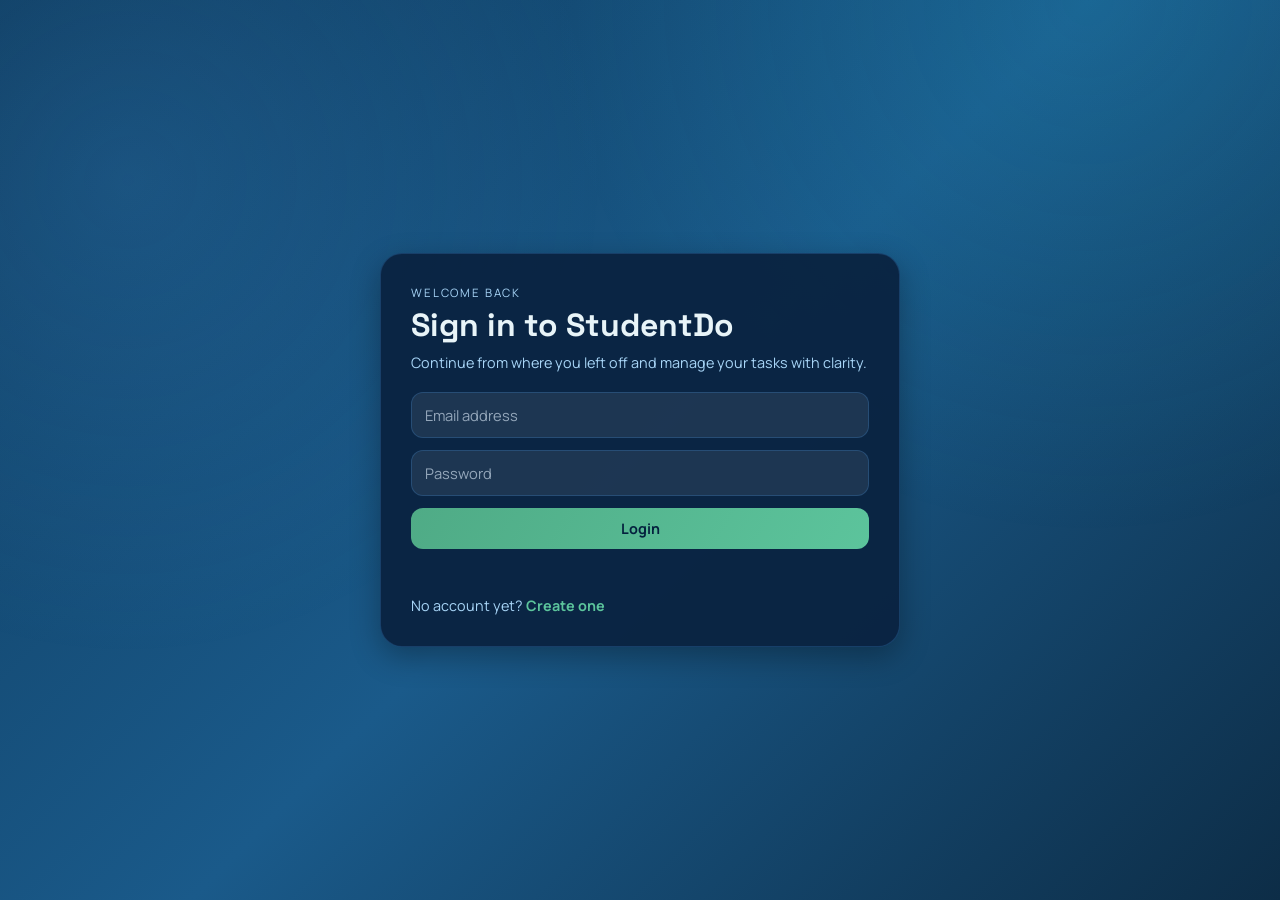
==== commit 76c2baf3: "Add streak counter to track consecutive days of task completion" ====
--- a/index.html
+++ b/index.html
@@ -26,6 +26,13 @@
                     <p class="eyebrow">Productivity Workspace</p>
                     <h1>Plan with clarity. Execute with momentum.</h1>
                     <p class="tagline">Prioritize your tasks, track deadlines, and finish your day with confidence.</p>
+                </div>
+                <div class="streak-badge">
+                    <div class="streak-icon">🔥</div>
+                    <div class="streak-info">
+                        <p class="streak-label">Current Streak</p>
+                        <p class="streak-count" id="streakCount">0</p>
+                    </div>
                 </div>
             </header>
 
@@ -72,7 +79,29 @@
                 </div>
             </div>
 
-            <ul id="taskList" aria-live="polite"></ul>
+            <div class="main-content">
+                <div class="calendar-section">
+                    <div class="calendar-header">
+                        <button id="prevMonth" class="nav-btn" aria-label="Previous month">←</button>
+                        <h2 id="monthYear"></h2>
+                        <button id="nextMonth" class="nav-btn" aria-label="Next month">→</button>
+                    </div>
+                    <div class="calendar-weekdays">
+                        <div class="weekday">Sun</div>
+                        <div class="weekday">Mon</div>
+                        <div class="weekday">Tue</div>
+                        <div class="weekday">Wed</div>
+                        <div class="weekday">Thu</div>
+                        <div class="weekday">Fri</div>
+                        <div class="weekday">Sat</div>
+                    </div>
+                    <div id="calendarDays" class="calendar-days"></div>
+                </div>
+
+                <div class="tasks-section">
+                    <ul id="taskList" aria-live="polite"></ul>
+                </div>
+            </div>
         </main>
     </div>
 
--- a/style.css
+++ b/style.css
@@ -5,18 +5,18 @@
 }
 
 :root {
-    --bg-main: linear-gradient(130deg, #052659 0%, #021024 45%, #083d77 100%);
-    --bg-overlay: radial-gradient(circle at 10% 20%, rgba(255, 190, 92, 0.24) 0%, rgba(255, 190, 92, 0) 35%), radial-gradient(circle at 85% 0%, rgba(0, 173, 181, 0.22) 0%, rgba(0, 173, 181, 0) 38%);
-    --panel: rgba(8, 27, 48, 0.74);
-    --panel-strong: rgba(6, 22, 41, 0.92);
-    --panel-border: rgba(255, 255, 255, 0.16);
-    --text: #f5fbff;
-    --muted: #afd8f2;
-    --accent: #ff7a1a;
-    --accent-strong: #ffb347;
-    --success: #67e8a3;
-    --danger: #fb7185;
-    --shadow: 0 20px 60px rgba(2, 16, 36, 0.45);
+    --bg-main: linear-gradient(135deg, #0f3c5f 0%, #1a5a8a 50%, #0d2d47 100%);
+    --bg-overlay: radial-gradient(circle at 10% 20%, rgba(79, 172, 254, 0.15) 0%, rgba(79, 172, 254, 0) 35%), radial-gradient(circle at 85% 0%, rgba(34, 197, 228, 0.12) 0%, rgba(34, 197, 228, 0) 38%);
+    --panel: rgba(15, 45, 80, 0.8);
+    --panel-strong: rgba(10, 35, 65, 0.95);
+    --panel-border: rgba(79, 172, 254, 0.2);
+    --text: #e8f4f8;
+    --muted: #a8d5f7;
+    --accent: #4fab86;
+    --accent-strong: #5cc49c;
+    --success: #5cc49c;
+    --danger: #e07856;
+    --shadow: 0 10px 30px rgba(0, 0, 0, 0.3);
     --font-display: "Space Grotesk", "Segoe UI", sans-serif;
     --font-body: "Manrope", "Segoe UI", sans-serif;
 }
@@ -87,7 +87,15 @@
 }
 
 .hero {
+    display: flex;
+    justify-content: space-between;
+    align-items: flex-start;
+    gap: 24px;
     margin-bottom: 24px;
+}
+
+.hero > div {
+    flex: 1;
 }
 
 .eyebrow {
@@ -111,6 +119,44 @@
     max-width: 60ch;
 }
 
+.streak-badge {
+    display: flex;
+    flex-direction: column;
+    align-items: center;
+    justify-content: center;
+    gap: 8px;
+    background: rgba(92, 196, 156, 0.15);
+    border: 2px solid rgba(92, 196, 156, 0.3);
+    border-radius: 16px;
+    padding: 16px 20px;
+    min-width: 140px;
+}
+
+.streak-icon {
+    font-size: 2rem;
+    animation: bounce 1s infinite;
+}
+
+.streak-info {
+    text-align: center;
+}
+
+.streak-label {
+    font-size: 0.75rem;
+    color: var(--muted);
+    text-transform: uppercase;
+    letter-spacing: 0.05em;
+    margin: 0;
+}
+
+.streak-count {
+    font-size: 2rem;
+    font-weight: 700;
+    color: #5cc49c;
+    margin: 0;
+    line-height: 1;
+}
+
 .input-section {
     display: grid;
     grid-template-columns: 1fr 130px 145px 130px;
@@ -140,6 +186,25 @@
 select:focus {
     border-color: rgba(255, 179, 71, 0.8);
     background: rgba(255, 255, 255, 0.13);
+}
+
+select {
+    appearance: none;
+    -webkit-appearance: none;
+    -moz-appearance: none;
+    background-image: linear-gradient(120deg, transparent 0%, transparent 60%, rgba(255,255,255,0.08) 100%);
+    cursor: pointer;
+}
+
+select:focus,
+select:focus-visible {
+    outline: 2px solid var(--accent);
+    outline-offset: 2px;
+}
+
+option {
+    background: #0f172a;
+    color: #f8fafc;
 }
 
 input::placeholder {
@@ -299,18 +364,18 @@
 }
 
 .badge.high {
-    background: rgba(251, 113, 133, 0.22);
-    color: #ffc2cc;
+    background: rgba(224, 120, 86, 0.2);
+    color: #f5a787;
 }
 
 .badge.medium {
-    background: rgba(255, 179, 71, 0.2);
-    color: #ffe3b8;
+    background: rgba(79, 172, 254, 0.2);
+    color: #8ecef9;
 }
 
 .badge.low {
-    background: rgba(103, 232, 163, 0.2);
-    color: #b8ffdc;
+    background: rgba(92, 196, 156, 0.2);
+    color: #9fddc4;
 }
 
 .pill {
@@ -334,18 +399,18 @@
 }
 
 .delete {
-    background: rgba(251, 113, 133, 0.2);
-    color: #ffdce3;
+    background: rgba(224, 120, 86, 0.2);
+    color: #f5a787;
 }
 
 .complete-btn {
-    background: rgba(103, 232, 163, 0.2);
-    color: #dcffe9;
+    background: rgba(92, 196, 156, 0.2);
+    color: #9fddc4;
 }
 
 .complete-btn.completed {
-    background: rgba(191, 219, 254, 0.2);
-    color: #e0f2fe;
+    background: rgba(79, 172, 254, 0.2);
+    color: #8ecef9;
 }
 
 .empty-state {
@@ -389,6 +454,35 @@
     gap: 12px;
 }
 
+.password-rules {
+    list-style: none;
+    display: grid;
+    gap: 6px;
+    margin: -2px 0 2px;
+    padding: 0;
+}
+
+.rule {
+    display: flex;
+    align-items: center;
+    gap: 8px;
+    font-size: 0.82rem;
+}
+
+.rule-icon {
+    font-weight: 700;
+    width: 14px;
+    text-align: center;
+}
+
+.rule.valid {
+    color: var(--success);
+}
+
+.rule.invalid {
+    color: var(--danger);
+}
+
 .auth-links {
     margin-top: 14px;
     font-size: 0.9rem;
@@ -396,7 +490,7 @@
 }
 
 .auth-links a {
-    color: #ffe3b8;
+    color: #5cc49c;
     text-decoration: none;
     font-weight: 700;
 }
@@ -404,15 +498,15 @@
 .form-message {
     min-height: 20px;
     font-size: 0.85rem;
-    color: #ffd6a6;
+    color: #8ecef9;
 }
 
 .form-message.error {
-    color: #ffc2cc;
+    color: #f5a787;
 }
 
 .form-message.success {
-    color: #bcf7da;
+    color: #9fddc4;
 }
 
 @media (max-width: 860px) {
@@ -432,6 +526,25 @@
     .actions-row {
         flex-direction: column;
     }
+
+    .hero {
+        flex-direction: column;
+        align-items: flex-start;
+    }
+
+    .streak-badge {
+        align-self: flex-start;
+        min-width: 120px;
+        padding: 12px 16px;
+    }
+
+    .streak-icon {
+        font-size: 1.5rem;
+    }
+
+    .streak-count {
+        font-size: 1.5rem;
+    }
 }
 
 @media (max-width: 580px) {
@@ -459,14 +572,122 @@
 }
 
 body.light {
-    --bg-main: linear-gradient(135deg, #f5f8ff 0%, #edf4ff 40%, #e4f1ff 100%);
-    --bg-overlay: radial-gradient(circle at 12% 15%, rgba(255, 173, 94, 0.25) 0%, rgba(255, 173, 94, 0) 35%), radial-gradient(circle at 100% 0%, rgba(6, 182, 212, 0.2) 0%, rgba(6, 182, 212, 0) 40%);
-    --panel: rgba(255, 255, 255, 0.88);
-    --panel-strong: rgba(255, 255, 255, 0.95);
-    --panel-border: rgba(2, 43, 74, 0.18);
-    --text: #0b2a45;
-    --muted: #3f6482;
-    --shadow: 0 20px 45px rgba(65, 98, 133, 0.2);
+    --bg-main: linear-gradient(135deg, #f0f9fc 0%, #e3f2fd 40%, #f5f9fb 100%);
+    --bg-overlay: radial-gradient(circle at 12% 15%, rgba(79, 172, 254, 0.08) 0%, rgba(79, 172, 254, 0) 35%), radial-gradient(circle at 100% 0%, rgba(92, 196, 156, 0.07) 0%, rgba(92, 196, 156, 0) 40%);
+    --panel: rgba(255, 255, 255, 0.9);
+    --panel-strong: rgba(255, 255, 255, 0.98);
+    --panel-border: rgba(79, 172, 254, 0.2);
+    --text: #1a3a4f;
+    --muted: #4a7c9e;
+    --shadow: 0 8px 20px rgba(15, 60, 95, 0.15);
+}
+
+body.light .container,
+body.light .auth-card {
+    background: linear-gradient(180deg, rgba(255, 255, 255, 0.98), rgba(245, 249, 251, 0.96));
+    border-color: rgba(79, 172, 254, 0.18);
+}
+
+body.light input,
+body.light select {
+    background: #ffffff;
+    color: #1a3a4f;
+    border-color: rgba(79, 172, 254, 0.2);
+}
+
+body.light input::placeholder {
+    color: #4a7c9e;
+}
+
+body.light select option {
+    color: #1a3a4f;
+    background: #ffffff;
+}
+
+body.light .chip {
+    background: #e3f2fd;
+    color: #1a3a4f;
+    border-color: rgba(79, 172, 254, 0.2);
+}
+
+body.light .chip.active {
+    background: linear-gradient(120deg, #4fab86, #5cc49c);
+    color: #ffffff;
+}
+
+body.light .progress {
+    background: #d4e9f5;
+    border-color: rgba(79, 172, 254, 0.2);
+}
+
+body.light li,
+body.light .empty-state {
+    background: #ffffff;
+    border-color: rgba(79, 172, 254, 0.15);
+}
+
+body.light li.completed .task-title {
+    color: #4a7c9e;
+}
+
+body.light .ghost {
+    background: rgba(255, 255, 255, 0.8);
+    color: #1a3a4f;
+    border-color: rgba(79, 172, 254, 0.2);
+}
+
+body.light .delete {
+    background: rgba(224, 120, 86, 0.15);
+    color: #c85229;
+}
+
+body.light .complete-btn {
+    background: rgba(92, 196, 156, 0.15);
+    color: #0d7a58;
+}
+
+body.light .complete-btn.completed {
+    background: rgba(79, 172, 254, 0.15);
+    color: #0d5fa8;
+}
+
+body.light .badge.high {
+    background: rgba(224, 120, 86, 0.15);
+    color: #c85229;
+}
+
+body.light .badge.medium {
+    background: rgba(79, 172, 254, 0.15);
+    color: #0d5fa8;
+}
+
+body.light .badge.low {
+    background: rgba(92, 196, 156, 0.15);
+    color: #0d7a58;
+}
+
+body.light .auth-links a {
+    color: #2d7d5f;
+}
+
+body.light .form-message {
+    color: #2d7d5f;
+}
+
+body.light .form-message.error {
+    color: #c85229;
+}
+
+body.light .form-message.success {
+    color: #0d7a58;
+}
+
+body.light .rule.valid {
+    color: #166534;
+}
+
+body.light .rule.invalid {
+    color: #b91c1c;
 }
 
 @keyframes rise-in {
@@ -479,4 +700,250 @@
         opacity: 1;
         transform: translateY(0);
     }
-}+}
+
+@keyframes bounce {
+    0%, 100% {
+        transform: translateY(0);
+    }
+    50% {
+        transform: translateY(-4px);
+    }
+}
+
+/* Calendar Styles */
+.main-content {
+    display: grid;
+    grid-template-columns: 300px 1fr;
+    gap: 24px;
+    margin-top: 24px;
+}
+
+.calendar-section {
+    background: rgba(255, 255, 255, 0.07);
+    border: 1px solid var(--panel-border);
+    border-radius: 16px;
+    padding: 16px;
+    height: fit-content;
+    position: sticky;
+    top: 20px;
+    max-height: 80vh;
+    overflow-y: auto;
+    width: 100%;
+    max-width: 300px;
+}
+
+.calendar-header {
+    display: flex;
+    justify-content: space-between;
+    align-items: center;
+    margin-bottom: 16px;
+    padding-bottom: 12px;
+    border-bottom: 1px solid var(--panel-border);
+    gap: 8px;
+}
+
+.calendar-header h2 {
+    font-size: 1rem;
+    font-weight: 700;
+    color: var(--text);
+    margin: 0;
+    flex: 1;
+    text-align: center;
+    white-space: nowrap;
+}
+
+.nav-btn {
+    background: transparent;
+    border: 1px solid var(--panel-border);
+    color: var(--text);
+    width: 32px;
+    height: 32px;
+    padding: 0;
+    border-radius: 8px;
+    font-size: 1.1rem;
+    display: flex;
+    align-items: center;
+    justify-content: center;
+    flex-shrink: 0;
+}
+
+.nav-btn:hover {
+    background: rgba(255, 179, 71, 0.15);
+    border-color: var(--accent);
+}
+
+.calendar-weekdays {
+    display: grid;
+    grid-template-columns: repeat(7, 1fr);
+    gap: 4px;
+    margin-bottom: 8px;
+}
+
+.weekday {
+    text-align: center;
+    font-size: 0.7rem;
+    font-weight: 700;
+    color: var(--muted);
+    text-transform: uppercase;
+    padding: 4px 0;
+}
+
+.calendar-days {
+    display: grid;
+    grid-template-columns: repeat(7, 1fr);
+    gap: 4px;
+}
+
+.calendar-day {
+    aspect-ratio: 1;
+    display: flex;
+    flex-direction: column;
+    align-items: center;
+    justify-content: center;
+    border-radius: 6px;
+    border: 1px solid var(--panel-border);
+    background: rgba(255, 255, 255, 0.05);
+    cursor: pointer;
+    font-size: 0.75rem;
+    font-weight: 600;
+    transition: all 150ms ease;
+    position: relative;
+    padding: 2px 0;
+    min-width: 0;
+}
+
+.calendar-day:hover {
+    background: rgba(255, 179, 71, 0.15);
+    border-color: var(--accent);
+}
+
+.calendar-day.other-month {
+    color: rgba(175, 216, 242, 0.5);
+    cursor: default;
+    background: transparent;
+    border-color: transparent;
+}
+
+.calendar-day.other-month:hover {
+    background: transparent;
+    border-color: transparent;
+}
+
+.calendar-day.today {
+    border-color: var(--accent);
+    background: rgba(255, 179, 71, 0.1);
+}
+
+.calendar-day.has-tasks {
+    border-color: var(--success);
+    background: rgba(103, 232, 163, 0.1);
+}
+
+.calendar-day.has-tasks.today {
+    background: rgba(103, 232, 163, 0.2);
+    border-color: var(--accent);
+}
+
+.calendar-day.selected {
+    background: linear-gradient(120deg, var(--accent), var(--accent-strong));
+    color: #04213e;
+    border-color: transparent;
+}
+
+.calendar-day-number {
+    font-size: 0.8rem;
+}
+
+.calendar-day-count {
+    font-size: 0.6rem;
+    color: var(--success);
+    margin-top: 1px;
+}
+
+.tasks-section {
+    min-height: 400px;
+}
+
+.tasks-section ul {
+    display: grid;
+    gap: 10px;
+}
+
+@media (max-width: 1100px) {
+    .main-content {
+        grid-template-columns: 1fr;
+    }
+
+    .calendar-section {
+        position: static;
+        max-width: 100%;
+        max-height: none;
+    }
+}
+
+@media (max-width: 580px) {
+    .calendar-section {
+        max-width: 100%;
+    }
+
+    .calendar-day {
+        font-size: 0.7rem;
+    }
+
+    .calendar-day-number {
+        font-size: 0.75rem;
+    }
+
+    .calendar-day-count {
+        font-size: 0.55rem;
+    }
+}
+
+body.light .calendar-section {
+    background: #ffffff;
+    border-color: rgba(79, 172, 254, 0.15);
+}
+
+body.light .calendar-day {
+    background: #f5f9fb;
+    border-color: rgba(79, 172, 254, 0.15);
+}
+
+body.light .calendar-day:hover {
+    background: #e3f2fd;
+    border-color: #4fab86;
+}
+
+body.light .calendar-day.today {
+    border-color: #4fab86;
+    background: #f0f9f7;
+}
+
+body.light .calendar-day.has-tasks {
+    border-color: #5cc49c;
+    background: #e8f5f1;
+}
+
+body.light .calendar-day.has-tasks.today {
+    background: #dceee7;
+}
+
+body.light .calendar-day.selected {
+    color: #ffffff;
+}
+
+body.light .nav-btn {
+    border-color: rgba(79, 172, 254, 0.2);
+    color: #1a3a4f;
+}
+
+body.light .nav-btn:hover {
+    background: rgba(79, 172, 254, 0.15);
+    border-color: #4fab86;
+}
+
+body.light .streak-badge {
+    background: rgba(92, 196, 156, 0.1);
+    border-color: rgba(92, 196, 156, 0.3);
+}
